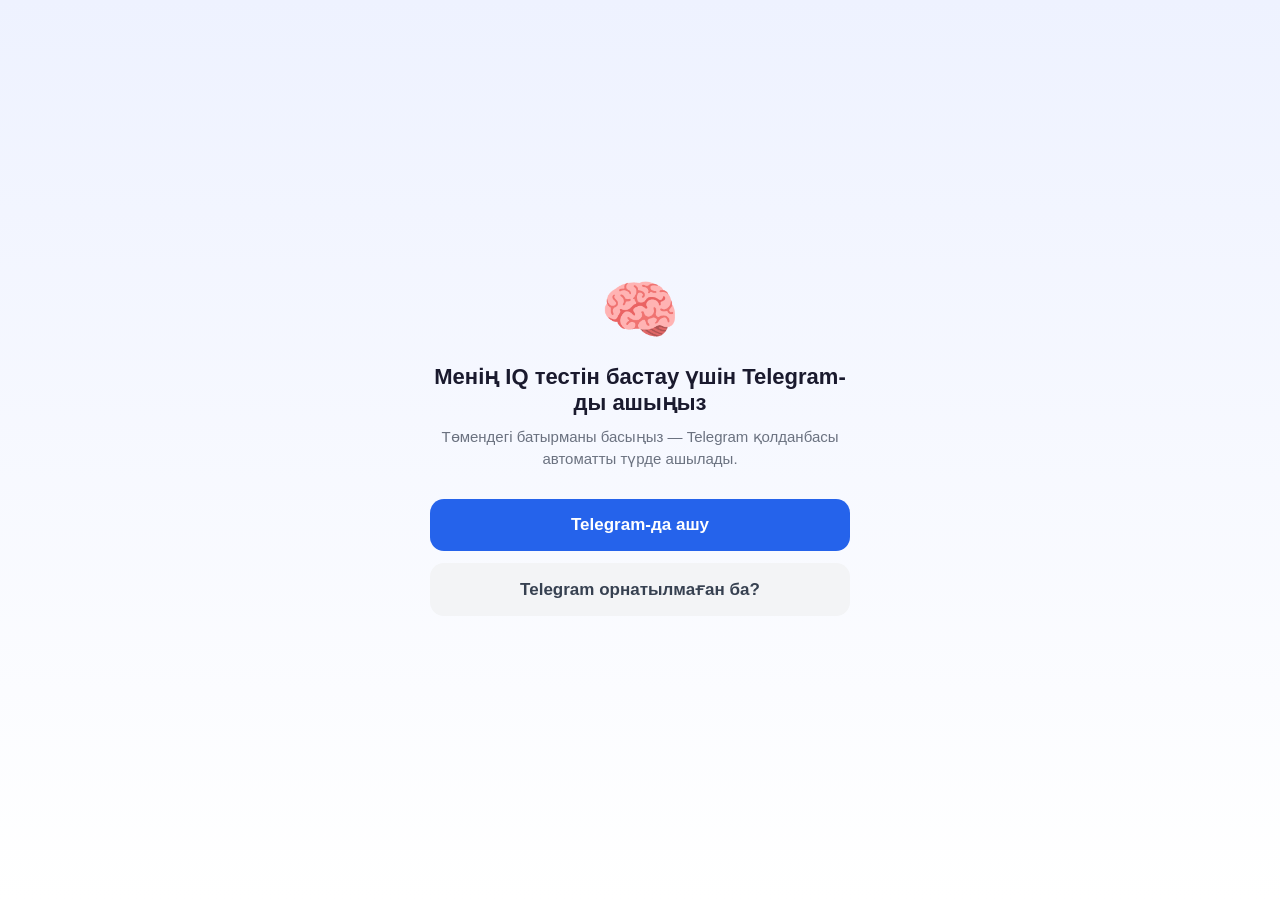
==== go/index.html @ 05a2af50 "feat: add TikTok-to-Telegram redirect landing page at /go" ====
<!DOCTYPE html>
<html lang="kk">
<head>
<meta charset="UTF-8">
<meta name="viewport" content="width=device-width, initial-scale=1.0, maximum-scale=1.0, user-scalable=no">
<title>Менің IQ — Telegram-ға өту</title>
<style>
  * { box-sizing: border-box; margin: 0; padding: 0; }
  body {
    font-family: -apple-system, BlinkMacSystemFont, "Segoe UI", Roboto, sans-serif;
    background: linear-gradient(180deg, #eef2ff 0%, #ffffff 100%);
    min-height: 100vh;
    display: flex;
    align-items: center;
    justify-content: center;
    padding: 24px;
  }
  .card {
    max-width: 420px;
    width: 100%;
    text-align: center;
  }
  .brain {
    font-size: 64px;
    margin-bottom: 16px;
  }
  h1 {
    font-size: 22px;
    color: #1a1a2e;
    margin-bottom: 10px;
  }
  p {
    font-size: 15px;
    color: #6b7280;
    margin-bottom: 28px;
    line-height: 1.5;
  }
  .btn {
    display: block;
    width: 100%;
    padding: 16px;
    background: #2563eb;
    color: #fff;
    text-decoration: none;
    font-size: 17px;
    font-weight: 600;
    border-radius: 14px;
    margin-bottom: 12px;
  }
  .btn-secondary {
    background: #f3f4f6;
    color: #374151;
  }
</style>
</head>
<body>
  <div class="card">
    <div class="brain">🧠</div>
    <h1>Менің IQ тестін бастау үшін Telegram-ды ашыңыз</h1>
    <p>Төмендегі батырманы басыңыз — Telegram қолданбасы автоматты түрде ашылады.</p>
    <a class="btn" id="openTg" href="tg://resolve?domain=meninIQbot&start=tiktok">Telegram-да ашу</a>
    <a class="btn btn-secondary" href="https://t.me/meninIQbot?start=tiktok">Telegram орнатылмаған ба?</a>
  </div>
  <script>
    // Автоматическая попытка открыть приложение по явному действию пользователя не требуется —
    // но на некоторых Android-устройствах ранний авто-редирект всё же срабатывает.
    setTimeout(function() {
      window.location.href = "tg://resolve?domain=meninIQbot&start=tiktok";
    }, 300);
  </script>
</body>
</html>
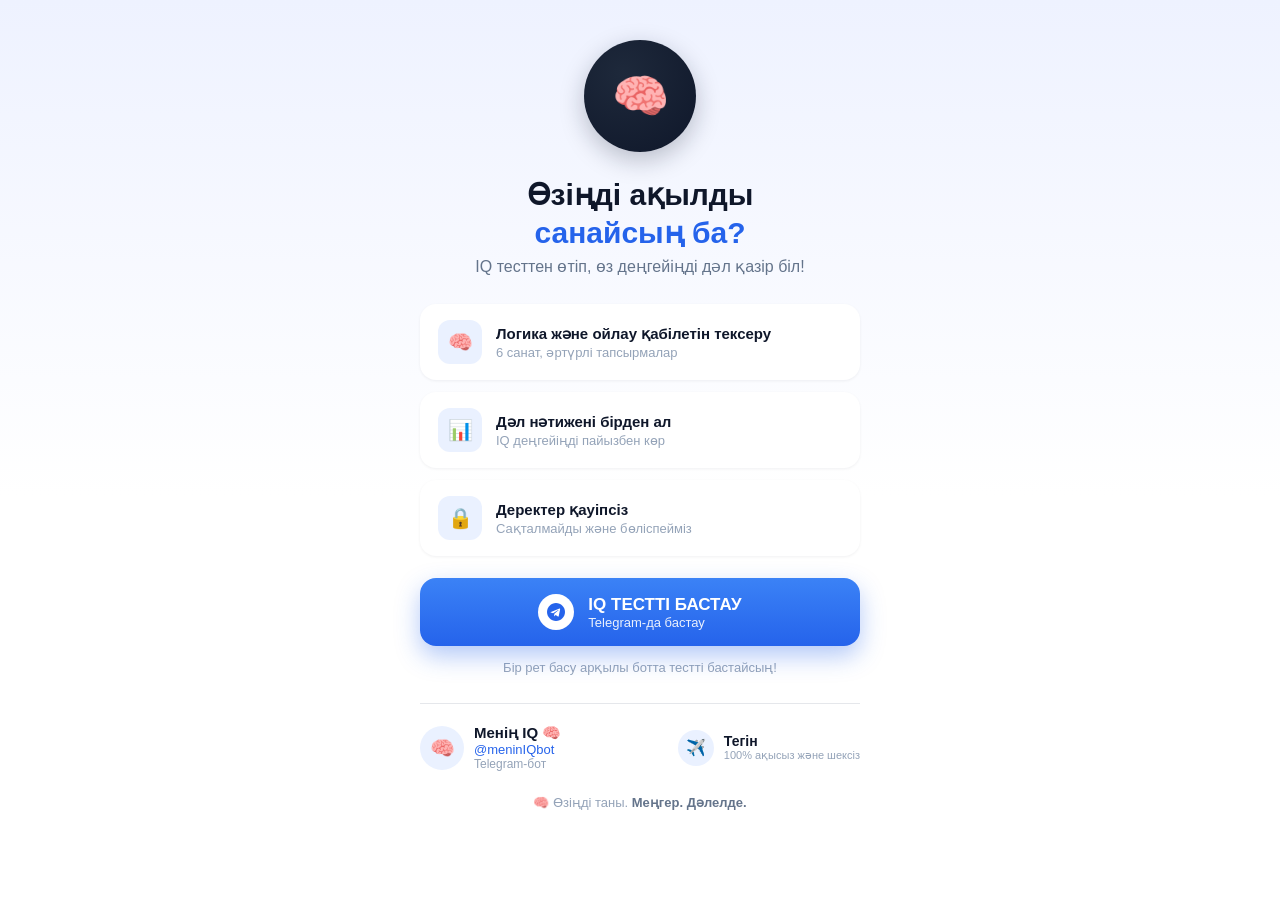
==== commit 7bfd56b8: "feat: redesign /go landing page to match reference design" ====
--- a/go/index.html
+++ b/go/index.html
@@ -8,62 +8,204 @@
   * { box-sizing: border-box; margin: 0; padding: 0; }
   body {
     font-family: -apple-system, BlinkMacSystemFont, "Segoe UI", Roboto, sans-serif;
-    background: linear-gradient(180deg, #eef2ff 0%, #ffffff 100%);
+    background: linear-gradient(180deg, #eef2ff 0%, #ffffff 55%);
     min-height: 100vh;
     display: flex;
+    justify-content: center;
+    padding: 40px 20px 28px;
+  }
+  .wrap { max-width: 440px; width: 100%; text-align: center; }
+
+  .logo {
+    width: 112px; height: 112px;
+    margin: 0 auto 24px;
+    border-radius: 50%;
+    background: radial-gradient(circle at 35% 30%, #1e293b, #0f172a);
+    display: flex; align-items: center; justify-content: center;
+    box-shadow: 0 8px 24px rgba(15,23,42,0.25);
+  }
+  .logo span { font-size: 46px; }
+
+  h1 {
+    font-size: 30px;
+    line-height: 1.25;
+    color: #0f172a;
+    font-weight: 800;
+    margin-bottom: 6px;
+  }
+  h1 .accent { color: #2563eb; display: block; }
+
+  .lede {
+    font-size: 16px;
+    color: #64748b;
+    margin-bottom: 28px;
+  }
+
+  .feature {
+    display: flex;
     align-items: center;
+    gap: 14px;
+    text-align: left;
+    background: #fff;
+    border-radius: 16px;
+    padding: 16px 18px;
+    margin-bottom: 12px;
+    box-shadow: 0 1px 3px rgba(15,23,42,0.06);
+  }
+  .feature-icon {
+    flex-shrink: 0;
+    width: 44px; height: 44px;
+    border-radius: 12px;
+    background: #eaf1ff;
+    display: flex; align-items: center; justify-content: center;
+    font-size: 20px;
+  }
+  .feature-title { font-size: 15px; font-weight: 700; color: #0f172a; margin-bottom: 2px; }
+  .feature-sub { font-size: 13px; color: #94a3b8; }
+
+  .cta-wrap { position: relative; margin-top: 22px; }
+  .cta {
+    display: flex;
+    align-items: center;
+    gap: 14px;
     justify-content: center;
-    padding: 24px;
-  }
-  .card {
-    max-width: 420px;
     width: 100%;
-    text-align: center;
-  }
-  .brain {
-    font-size: 64px;
-    margin-bottom: 16px;
-  }
-  h1 {
-    font-size: 22px;
-    color: #1a1a2e;
-    margin-bottom: 10px;
-  }
-  p {
-    font-size: 15px;
-    color: #6b7280;
-    margin-bottom: 28px;
-    line-height: 1.5;
-  }
-  .btn {
-    display: block;
-    width: 100%;
-    padding: 16px;
-    background: #2563eb;
+    padding: 16px 20px;
+    background: linear-gradient(180deg, #3b82f6, #2563eb);
     color: #fff;
     text-decoration: none;
-    font-size: 17px;
-    font-weight: 600;
-    border-radius: 14px;
-    margin-bottom: 12px;
-  }
-  .btn-secondary {
-    background: #f3f4f6;
-    color: #374151;
-  }
+    border-radius: 16px;
+    box-shadow: 0 10px 24px rgba(37,99,235,0.35);
+  }
+  .cta-icon {
+    width: 36px; height: 36px;
+    border-radius: 50%;
+    background: #fff;
+    display: flex; align-items: center; justify-content: center;
+    flex-shrink: 0;
+  }
+  .cta-icon svg { width: 18px; height: 18px; }
+  .cta-text { text-align: left; }
+  .cta-title { font-size: 17px; font-weight: 800; }
+  .cta-sub { font-size: 13px; opacity: 0.9; }
+
+  .hint {
+    font-size: 13px;
+    color: #94a3b8;
+    margin-top: 14px;
+  }
+
+  .divider { border: none; border-top: 1px solid #e5e7eb; margin: 28px 0 20px; }
+
+  .footer-row {
+    display: flex;
+    align-items: center;
+    justify-content: space-between;
+    text-align: left;
+    gap: 12px;
+  }
+  .bot-info { display: flex; align-items: center; gap: 10px; }
+  .bot-avatar {
+    width: 44px; height: 44px;
+    border-radius: 50%;
+    background: #eaf1ff;
+    display: flex; align-items: center; justify-content: center;
+    font-size: 20px;
+    flex-shrink: 0;
+  }
+  .bot-name { font-size: 15px; font-weight: 700; color: #0f172a; }
+  .bot-handle { font-size: 13px; color: #2563eb; }
+  .bot-type { font-size: 12px; color: #94a3b8; }
+
+  .price-info { display: flex; align-items: center; gap: 10px; }
+  .price-icon {
+    width: 36px; height: 36px;
+    border-radius: 50%;
+    background: #eaf1ff;
+    display: flex; align-items: center; justify-content: center;
+    font-size: 16px;
+    flex-shrink: 0;
+  }
+  .price-title { font-size: 14px; font-weight: 700; color: #0f172a; }
+  .price-sub { font-size: 11px; color: #94a3b8; }
+
+  .tagline {
+    margin-top: 24px;
+    font-size: 13px;
+    color: #94a3b8;
+  }
+  .tagline b { color: #64748b; }
 </style>
 </head>
 <body>
-  <div class="card">
-    <div class="brain">🧠</div>
-    <h1>Менің IQ тестін бастау үшін Telegram-ды ашыңыз</h1>
-    <p>Төмендегі батырманы басыңыз — Telegram қолданбасы автоматты түрде ашылады.</p>
-    <a class="btn" id="openTg" href="tg://resolve?domain=meninIQbot&start=tiktok">Telegram-да ашу</a>
-    <a class="btn btn-secondary" href="https://t.me/meninIQbot?start=tiktok">Telegram орнатылмаған ба?</a>
+  <div class="wrap">
+    <div class="logo"><span>🧠</span></div>
+
+    <h1>Өзіңді ақылды<span class="accent">санайсың ба?</span></h1>
+    <p class="lede">IQ тесттен өтіп, өз деңгейіңді дәл қазір біл!</p>
+
+    <div class="feature">
+      <div class="feature-icon">🧠</div>
+      <div>
+        <div class="feature-title">Логика және ойлау қабілетін тексеру</div>
+        <div class="feature-sub">6 санат, әртүрлі тапсырмалар</div>
+      </div>
+    </div>
+
+    <div class="feature">
+      <div class="feature-icon">📊</div>
+      <div>
+        <div class="feature-title">Дәл нәтижені бірден ал</div>
+        <div class="feature-sub">IQ деңгейіңді пайызбен көр</div>
+      </div>
+    </div>
+
+    <div class="feature">
+      <div class="feature-icon">🔒</div>
+      <div>
+        <div class="feature-title">Деректер қауіпсіз</div>
+        <div class="feature-sub">Сақталмайды және бөліспейміз</div>
+      </div>
+    </div>
+
+    <div class="cta-wrap">
+      <a class="cta" id="openTg" href="tg://resolve?domain=meninIQbot&start=tiktok">
+        <div class="cta-icon">
+          <svg viewBox="0 0 240 240" fill="none"><path d="M120 0C53.7 0 0 53.7 0 120s53.7 120 120 120 120-53.7 120-120S186.3 0 120 0z" fill="#2563eb"/><path d="M53 118.5l114-44c5.3-2 9.9 1.3 8.2 9.2l-19.4 91.5c-1.4 6.5-5.3 8.1-10.7 5.1l-29.6-21.8-14.3 13.8c-1.6 1.6-2.9 2.9-6 2.9l2.1-30.3 55.2-49.9c2.4-2.1-.5-3.3-3.7-1.2l-68.2 43-29.4-9.2c-6.4-2-6.5-6.4 1.3-9.1z" fill="#fff"/></svg>
+        </div>
+        <div class="cta-text">
+          <div class="cta-title">IQ ТЕСТТІ БАСТАУ</div>
+          <div class="cta-sub">Telegram-да бастау</div>
+        </div>
+      </a>
+    </div>
+    <p class="hint">Бір рет басу арқылы ботта тестті бастайсың!</p>
+
+    <hr class="divider">
+
+    <div class="footer-row">
+      <div class="bot-info">
+        <div class="bot-avatar">🧠</div>
+        <div>
+          <div class="bot-name">Менің IQ 🧠</div>
+          <div class="bot-handle">@meninIQbot</div>
+          <div class="bot-type">Telegram-бот</div>
+        </div>
+      </div>
+      <div class="price-info">
+        <div class="price-icon">✈️</div>
+        <div>
+          <div class="price-title">Тегін</div>
+          <div class="price-sub">100% ақысыз және шексіз</div>
+        </div>
+      </div>
+    </div>
+
+    <p class="tagline">🧠 Өзіңді таны. <b>Меңгер. Дәлелде.</b></p>
   </div>
+
+  <a href="https://t.me/meninIQbot?start=tiktok" style="display:none">fallback</a>
   <script>
-    // Автоматическая попытка открыть приложение по явному действию пользователя не требуется —
-    // но на некоторых Android-устройствах ранний авто-редирект всё же срабатывает.
     setTimeout(function() {
       window.location.href = "tg://resolve?domain=meninIQbot&start=tiktok";
     }, 300);
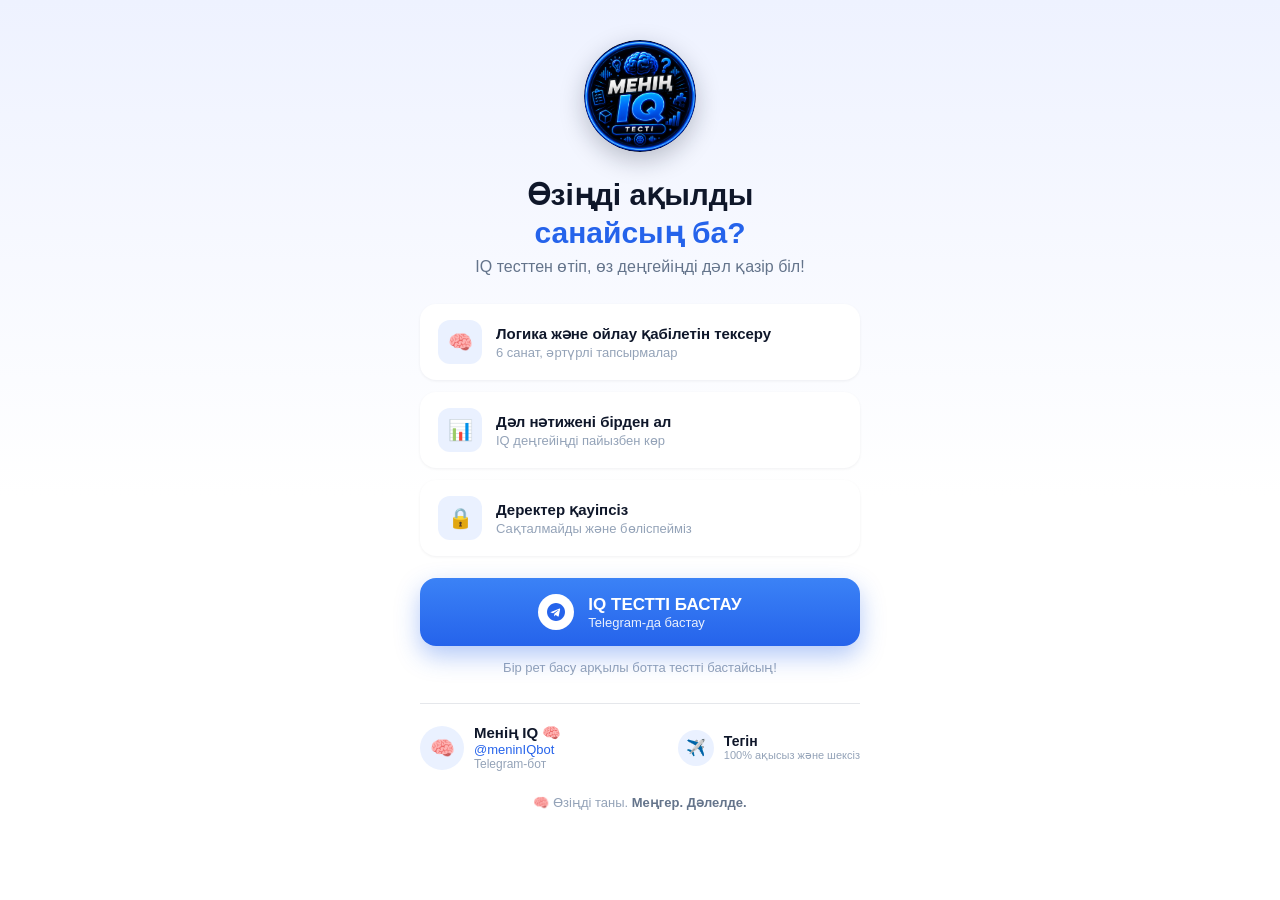
==== commit 7a71b39c: "feat: use real bot logo on /go landing page" ====
--- a/go/index.html
+++ b/go/index.html
@@ -20,8 +20,7 @@
     width: 112px; height: 112px;
     margin: 0 auto 24px;
     border-radius: 50%;
-    background: radial-gradient(circle at 35% 30%, #1e293b, #0f172a);
-    display: flex; align-items: center; justify-content: center;
+    overflow: hidden;
     box-shadow: 0 8px 24px rgba(15,23,42,0.25);
   }
   .logo span { font-size: 46px; }
@@ -139,7 +138,7 @@
 </head>
 <body>
   <div class="wrap">
-    <div class="logo"><span>🧠</span></div>
+    <div class="logo"><img src="/file_00000000c6e08246916d10538931b22a.png" alt="Менің IQ" style="width:100%;height:100%;object-fit:cover;border-radius:50%;"></div>
 
     <h1>Өзіңді ақылды<span class="accent">санайсың ба?</span></h1>
     <p class="lede">IQ тесттен өтіп, өз деңгейіңді дәл қазір біл!</p>
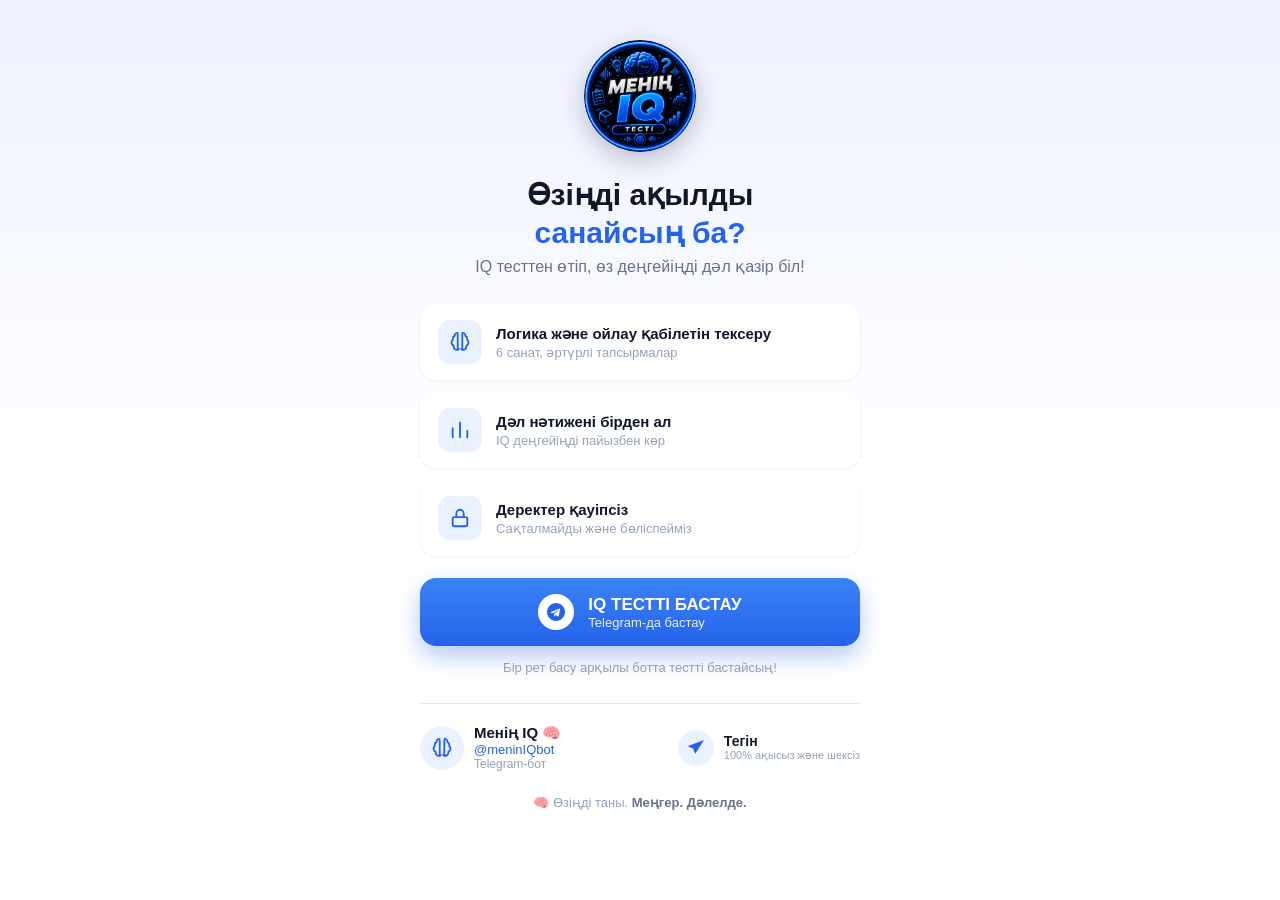
==== commit 4a3d27c7: "style: replace emoji icons with custom SVG icons on /go landing" ====
--- a/go/index.html
+++ b/go/index.html
@@ -144,7 +144,7 @@
     <p class="lede">IQ тесттен өтіп, өз деңгейіңді дәл қазір біл!</p>
 
     <div class="feature">
-      <div class="feature-icon">🧠</div>
+      <div class="feature-icon"><svg viewBox="0 0 24 24" style="width:22px;height:22px;stroke:#2563eb;stroke-width:2;fill:none;stroke-linecap:round;stroke-linejoin:round;"><path d="M9.5 2a3.5 3.5 0 0 0-3.5 3.5v.09A3.5 3.5 0 0 0 4 9v1a3.5 3.5 0 0 0 1 6.03V17a3.5 3.5 0 0 0 3.5 3.5c.9 0 1.7-.35 2.3-.92"/><path d="M9.5 20.5V4"/><path d="M14.5 2a3.5 3.5 0 0 1 3.5 3.5v.09A3.5 3.5 0 0 1 20 9v1a3.5 3.5 0 0 1-1 6.03V17a3.5 3.5 0 0 1-3.5 3.5c-.9 0-1.7-.35-2.3-.92"/><path d="M14.5 20.5V4"/></svg></div>
       <div>
         <div class="feature-title">Логика және ойлау қабілетін тексеру</div>
         <div class="feature-sub">6 санат, әртүрлі тапсырмалар</div>
@@ -152,7 +152,7 @@
     </div>
 
     <div class="feature">
-      <div class="feature-icon">📊</div>
+      <div class="feature-icon"><svg viewBox="0 0 24 24" style="width:22px;height:22px;stroke:#2563eb;stroke-width:2;fill:none;stroke-linecap:round;stroke-linejoin:round;"><path d="M4 20V10M12 20V4M20 20v-7"/></svg></div>
       <div>
         <div class="feature-title">Дәл нәтижені бірден ал</div>
         <div class="feature-sub">IQ деңгейіңді пайызбен көр</div>
@@ -160,7 +160,7 @@
     </div>
 
     <div class="feature">
-      <div class="feature-icon">🔒</div>
+      <div class="feature-icon"><svg viewBox="0 0 24 24" style="width:22px;height:22px;stroke:#2563eb;stroke-width:2;fill:none;stroke-linecap:round;stroke-linejoin:round;"><rect x="4" y="11" width="16" height="10" rx="2"/><path d="M8 11V7a4 4 0 0 1 8 0v4"/></svg></div>
       <div>
         <div class="feature-title">Деректер қауіпсіз</div>
         <div class="feature-sub">Сақталмайды және бөліспейміз</div>
@@ -184,7 +184,7 @@
 
     <div class="footer-row">
       <div class="bot-info">
-        <div class="bot-avatar">🧠</div>
+        <div class="bot-avatar"><svg viewBox="0 0 24 24" style="width:22px;height:22px;stroke:#2563eb;stroke-width:2;fill:none;stroke-linecap:round;stroke-linejoin:round;"><path d="M9.5 2a3.5 3.5 0 0 0-3.5 3.5v.09A3.5 3.5 0 0 0 4 9v1a3.5 3.5 0 0 0 1 6.03V17a3.5 3.5 0 0 0 3.5 3.5c.9 0 1.7-.35 2.3-.92"/><path d="M9.5 20.5V4"/><path d="M14.5 2a3.5 3.5 0 0 1 3.5 3.5v.09A3.5 3.5 0 0 1 20 9v1a3.5 3.5 0 0 1-1 6.03V17a3.5 3.5 0 0 1-3.5 3.5c-.9 0-1.7-.35-2.3-.92"/><path d="M14.5 20.5V4"/></svg></div>
         <div>
           <div class="bot-name">Менің IQ 🧠</div>
           <div class="bot-handle">@meninIQbot</div>
@@ -192,7 +192,7 @@
         </div>
       </div>
       <div class="price-info">
-        <div class="price-icon">✈️</div>
+        <div class="price-icon"><svg viewBox="0 0 24 24" style="width:20px;height:20px;fill:#2563eb;"><path d="M21.5 2.5L2 10l6.5 2.5L11 19l3-4.5L21.5 2.5z"/></svg></div>
         <div>
           <div class="price-title">Тегін</div>
           <div class="price-sub">100% ақысыз және шексіз</div>
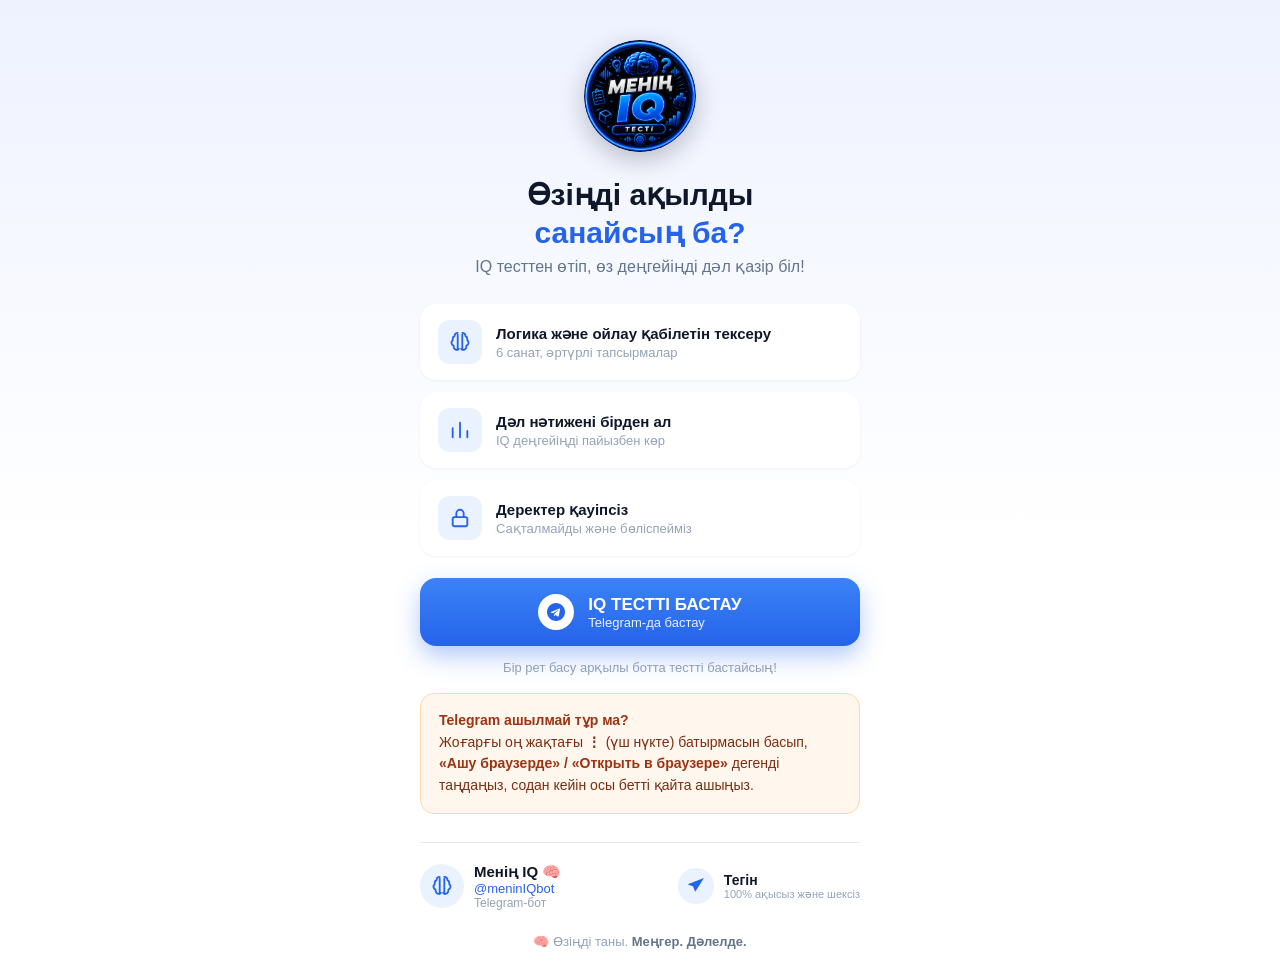
==== commit bfa80042: "feat: add fallback instructions for TikTok in-app browser users" ====
--- a/go/index.html
+++ b/go/index.html
@@ -134,6 +134,20 @@
     color: #94a3b8;
   }
   .tagline b { color: #64748b; }
+
+  .fallback-note {
+    margin-top: 18px;
+    background: #fff7ed;
+    border: 1px solid #fed7aa;
+    border-radius: 14px;
+    padding: 16px 18px;
+    text-align: left;
+    font-size: 14px;
+    color: #7c2d12;
+    line-height: 1.55;
+  }
+  .fallback-note b { color: #9a3412; }
+  .fallback-note .dots { display:inline-block; font-weight:800; letter-spacing:1px; }
 </style>
 </head>
 <body>
@@ -179,6 +193,11 @@
       </a>
     </div>
     <p class="hint">Бір рет басу арқылы ботта тестті бастайсың!</p>
+
+    <div class="fallback-note">
+      <b>Telegram ашылмай тұр ма?</b><br>
+      Жоғарғы оң жақтағы <span class="dots">⋮</span> (үш нүкте) батырмасын басып, <b>«Ашу браузерде» / «Открыть в браузере»</b> дегенді таңдаңыз, содан кейін осы бетті қайта ашыңыз.
+    </div>
 
     <hr class="divider">
 
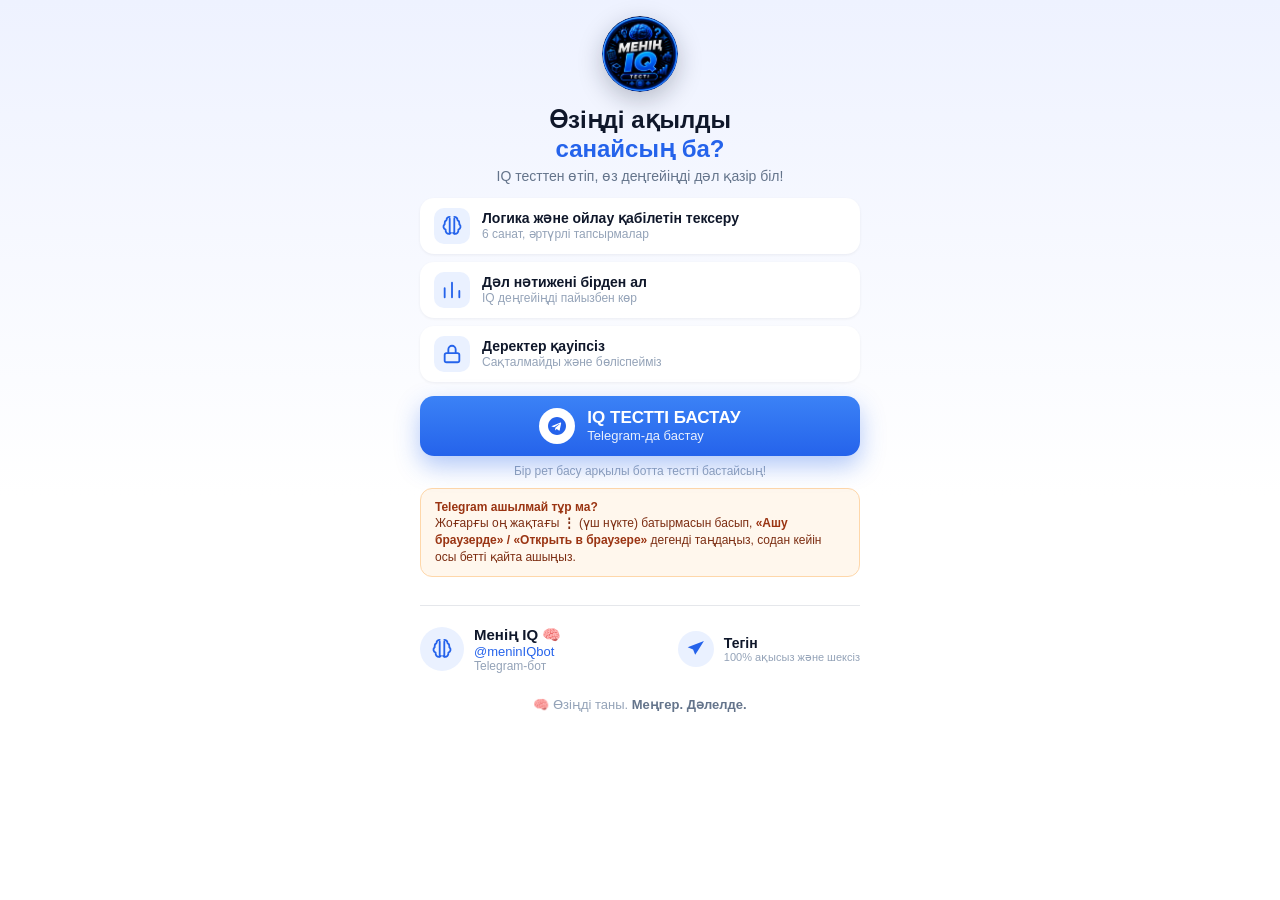
==== commit 2615e6b8: "style: compact spacing on /go landing so fallback note is visible above fold" ====
--- a/go/index.html
+++ b/go/index.html
@@ -12,13 +12,13 @@
     min-height: 100vh;
     display: flex;
     justify-content: center;
-    padding: 40px 20px 28px;
+    padding: 16px 18px 20px;
   }
   .wrap { max-width: 440px; width: 100%; text-align: center; }
 
   .logo {
-    width: 112px; height: 112px;
-    margin: 0 auto 24px;
+    width: 76px; height: 76px;
+    margin: 0 auto 14px;
     border-radius: 50%;
     overflow: hidden;
     box-shadow: 0 8px 24px rgba(15,23,42,0.25);
@@ -26,54 +26,54 @@
   .logo span { font-size: 46px; }
 
   h1 {
-    font-size: 30px;
-    line-height: 1.25;
+    font-size: 24px;
+    line-height: 1.2;
     color: #0f172a;
     font-weight: 800;
-    margin-bottom: 6px;
+    margin-bottom: 4px;
   }
   h1 .accent { color: #2563eb; display: block; }
 
   .lede {
-    font-size: 16px;
+    font-size: 14px;
     color: #64748b;
-    margin-bottom: 28px;
+    margin-bottom: 14px;
   }
 
   .feature {
     display: flex;
     align-items: center;
-    gap: 14px;
+    gap: 12px;
     text-align: left;
     background: #fff;
-    border-radius: 16px;
-    padding: 16px 18px;
-    margin-bottom: 12px;
+    border-radius: 14px;
+    padding: 10px 14px;
+    margin-bottom: 8px;
     box-shadow: 0 1px 3px rgba(15,23,42,0.06);
   }
   .feature-icon {
     flex-shrink: 0;
-    width: 44px; height: 44px;
-    border-radius: 12px;
+    width: 36px; height: 36px;
+    border-radius: 10px;
     background: #eaf1ff;
     display: flex; align-items: center; justify-content: center;
-    font-size: 20px;
-  }
-  .feature-title { font-size: 15px; font-weight: 700; color: #0f172a; margin-bottom: 2px; }
-  .feature-sub { font-size: 13px; color: #94a3b8; }
-
-  .cta-wrap { position: relative; margin-top: 22px; }
+    font-size: 18px;
+  }
+  .feature-title { font-size: 14px; font-weight: 700; color: #0f172a; margin-bottom: 1px; }
+  .feature-sub { font-size: 12px; color: #94a3b8; }
+
+  .cta-wrap { position: relative; margin-top: 14px; }
   .cta {
     display: flex;
     align-items: center;
-    gap: 14px;
+    gap: 12px;
     justify-content: center;
     width: 100%;
-    padding: 16px 20px;
+    padding: 12px 18px;
     background: linear-gradient(180deg, #3b82f6, #2563eb);
     color: #fff;
     text-decoration: none;
-    border-radius: 16px;
+    border-radius: 14px;
     box-shadow: 0 10px 24px rgba(37,99,235,0.35);
   }
   .cta-icon {
@@ -89,9 +89,9 @@
   .cta-sub { font-size: 13px; opacity: 0.9; }
 
   .hint {
-    font-size: 13px;
+    font-size: 12px;
     color: #94a3b8;
-    margin-top: 14px;
+    margin-top: 8px;
   }
 
   .divider { border: none; border-top: 1px solid #e5e7eb; margin: 28px 0 20px; }
@@ -136,15 +136,15 @@
   .tagline b { color: #64748b; }
 
   .fallback-note {
-    margin-top: 18px;
+    margin-top: 10px;
     background: #fff7ed;
     border: 1px solid #fed7aa;
-    border-radius: 14px;
-    padding: 16px 18px;
+    border-radius: 12px;
+    padding: 10px 14px;
     text-align: left;
-    font-size: 14px;
+    font-size: 12px;
     color: #7c2d12;
-    line-height: 1.55;
+    line-height: 1.4;
   }
   .fallback-note b { color: #9a3412; }
   .fallback-note .dots { display:inline-block; font-weight:800; letter-spacing:1px; }
